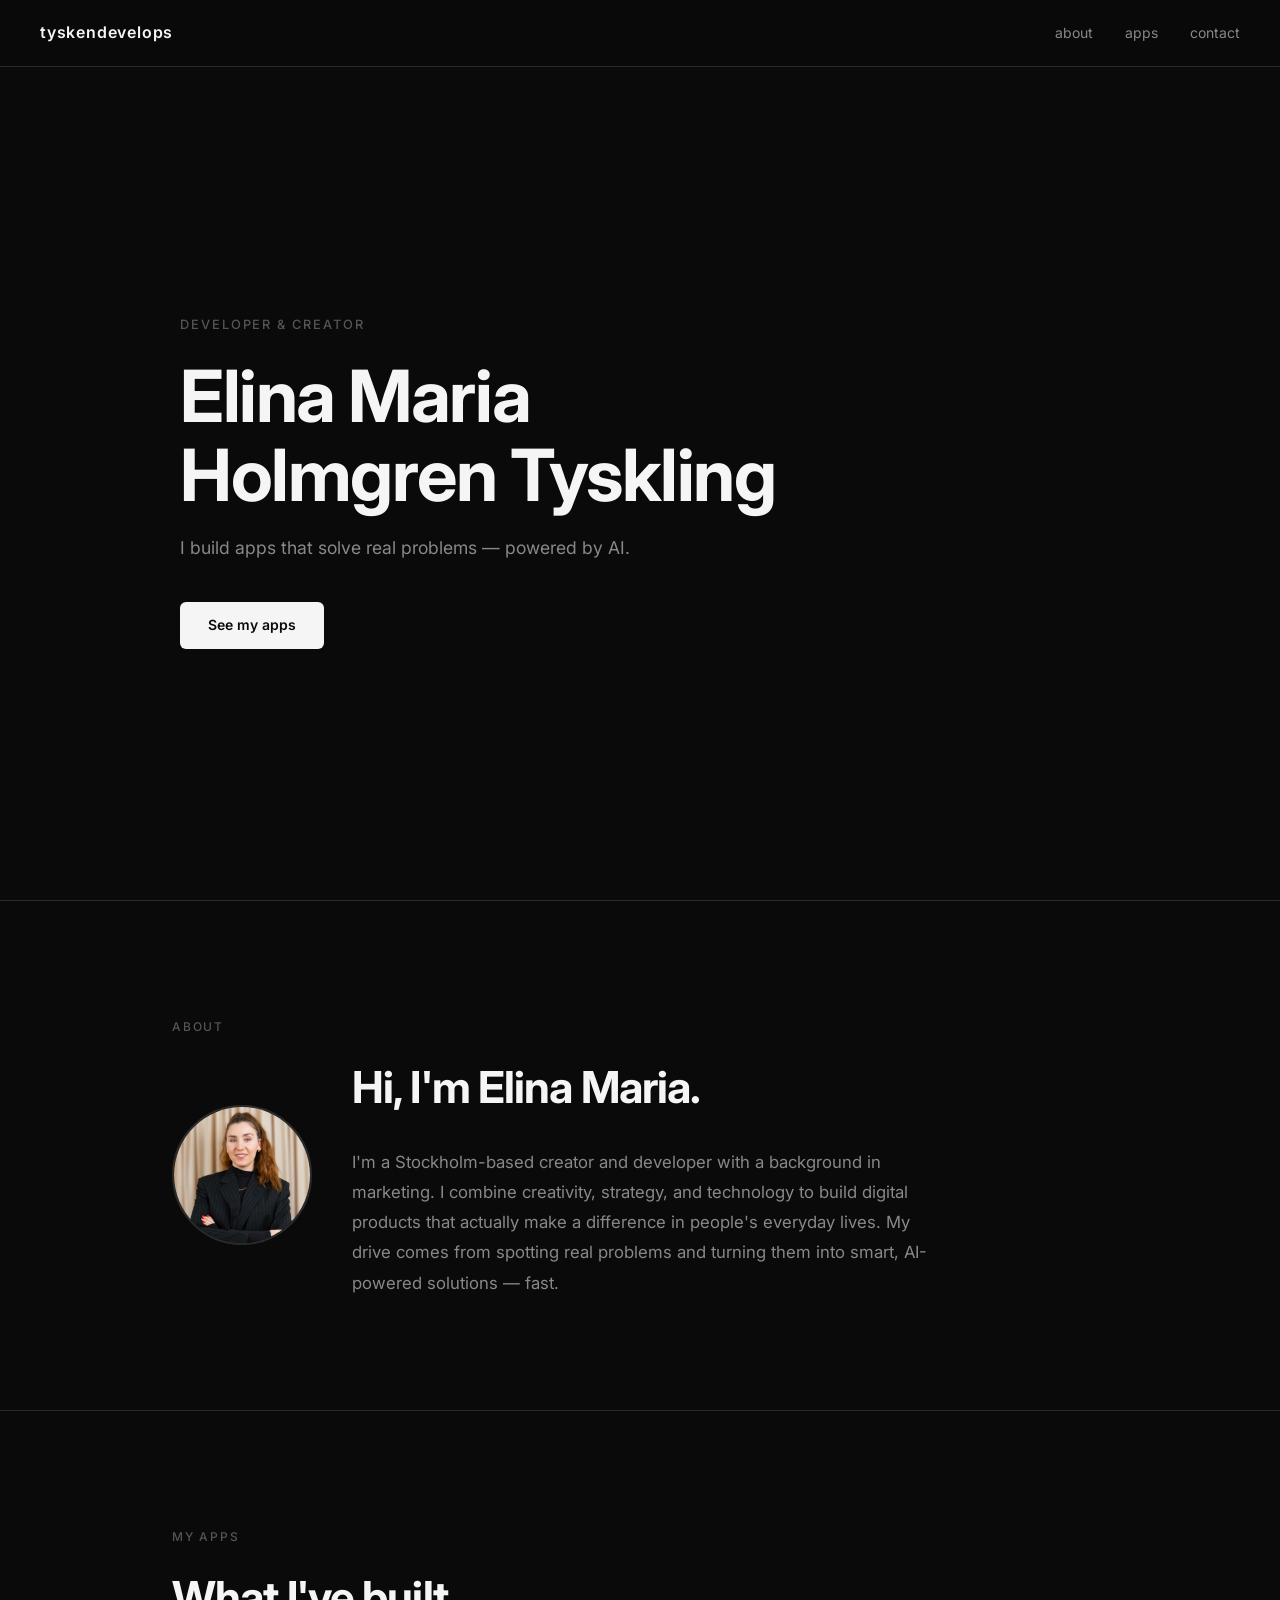
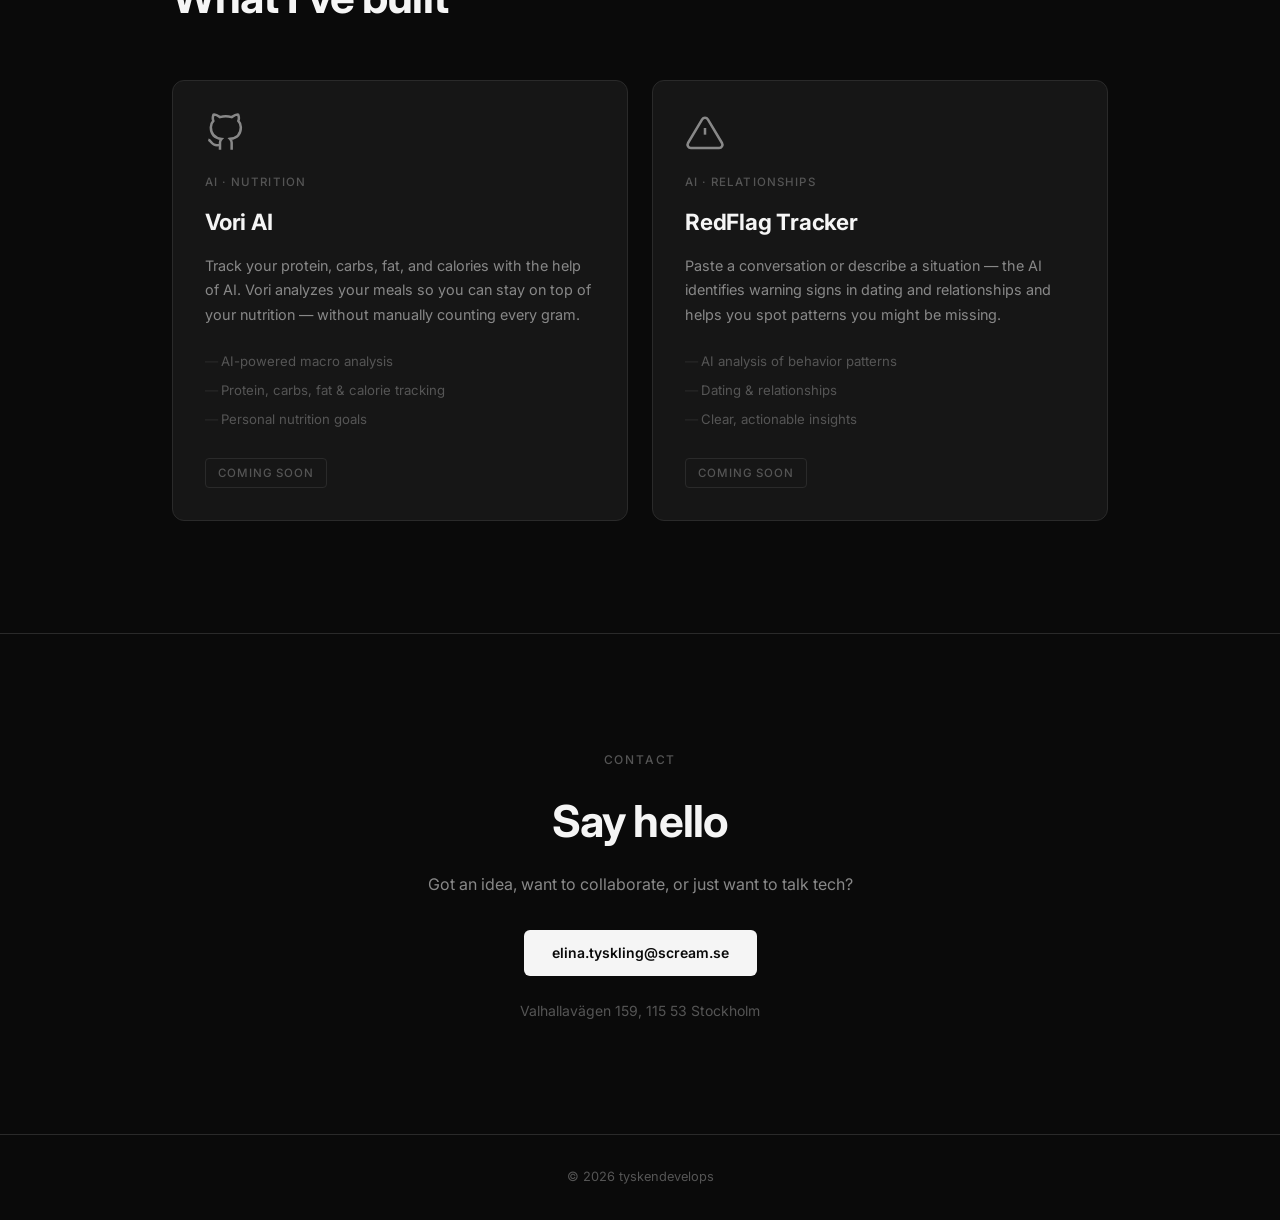
==== index.html @ 195f3638 "Add address to contact section" ====
<!DOCTYPE html>
<html lang="en">
<head>
  <meta charset="UTF-8" />
  <meta name="viewport" content="width=device-width, initial-scale=1.0" />
  <title>tyskendevelops</title>
  <link rel="stylesheet" href="styles.css" />
  <link href="https://fonts.googleapis.com/css2?family=Inter:wght@300;400;500;600;700&display=swap" rel="stylesheet" />
</head>
<body>

  <!-- NAV -->
  <nav>
    <span class="logo">tyskendevelops</span>
    <ul>
      <li><a href="#about">about</a></li>
      <li><a href="#apps">apps</a></li>
      <li><a href="#contact">contact</a></li>
    </ul>
  </nav>

  <!-- HERO -->
  <section class="hero">
    <div class="hero-content">
      <p class="hero-label">developer & creator</p>
      <h1>Elina Maria Holmgren Tyskling</h1>
      <p class="hero-sub">I build apps that solve real problems — powered by AI.</p>
      <a href="#apps" class="btn">See my apps</a>
    </div>
    <div class="hero-deco"></div>
  </section>

  <!-- ABOUT -->
  <section id="about" class="about">
    <div class="container">
      <span class="section-label">about</span>
      <div class="about-inner">
        <img src="elina.jpg" alt="Elina Tyskling" class="about-photo" />
        <div>
          <h2>Hi, I'm Elina Maria.</h2>
          <p class="about-text">
            I'm a Stockholm-based creator and developer with a background in marketing. I combine creativity, strategy, and technology to build digital products that actually make a difference in people's everyday lives. My drive comes from spotting real problems and turning them into smart, AI-powered solutions — fast.
          </p>
        </div>
      </div>
    </div>
  </section>

  <!-- APPS -->
  <section id="apps" class="apps">
    <div class="container">
      <span class="section-label">my apps</span>
      <h2>What I've built</h2>
      <div class="app-grid">

        <div class="app-card">
          <div class="app-icon">
            <svg viewBox="0 0 24 24" fill="none" stroke="currentColor" stroke-width="1.5">
              <path d="M9 19c-5 1.5-5-2.5-7-3m14 6v-3.87a3.37 3.37 0 0 0-.94-2.61c3.14-.35 6.44-1.54 6.44-7A5.44 5.44 0 0 0 20 4.77 5.07 5.07 0 0 0 19.91 1S18.73.65 16 2.48a13.38 13.38 0 0 0-7 0C6.27.65 5.09 1 5.09 1A5.07 5.07 0 0 0 5 4.77a5.44 5.44 0 0 0-1.5 3.78c0 5.42 3.3 6.61 6.44 7A3.37 3.37 0 0 0 9 18.13V22"/>
            </svg>
          </div>
          <div class="app-tag">AI · Nutrition</div>
          <h3>Vori AI</h3>
          <p>Track your protein, carbs, fat, and calories with the help of AI. Vori analyzes your meals so you can stay on top of your nutrition — without manually counting every gram.</p>
          <ul class="app-features">
            <li>AI-powered macro analysis</li>
            <li>Protein, carbs, fat & calorie tracking</li>
            <li>Personal nutrition goals</li>
          </ul>
          <span class="app-badge">Coming soon</span>
        </div>

        <div class="app-card">
          <div class="app-icon">
            <svg viewBox="0 0 24 24" fill="none" stroke="currentColor" stroke-width="1.5">
              <path d="M10.29 3.86L1.82 18a2 2 0 0 0 1.71 3h16.94a2 2 0 0 0 1.71-3L13.71 3.86a2 2 0 0 0-3.42 0z"/>
              <line x1="12" y1="9" x2="12" y2="13"/>
              <line x1="12" y1="17" x2="12.01" y2="17"/>
            </svg>
          </div>
          <div class="app-tag">AI · Relationships</div>
          <h3>RedFlag Tracker</h3>
          <p>Paste a conversation or describe a situation — the AI identifies warning signs in dating and relationships and helps you spot patterns you might be missing.</p>
          <ul class="app-features">
            <li>AI analysis of behavior patterns</li>
            <li>Dating & relationships</li>
            <li>Clear, actionable insights</li>
          </ul>
          <span class="app-badge">Coming soon</span>
        </div>

      </div>
    </div>
  </section>

  <!-- CONTACT -->
  <section id="contact" class="contact">
    <div class="container">
      <span class="section-label">contact</span>
      <h2>Say hello</h2>
      <p>Got an idea, want to collaborate, or just want to talk tech?</p>
      <a href="mailto:elina.tyskling@scream.se" class="btn">elina.tyskling@scream.se</a>
      <p class="contact-address">Valhallavägen 159, 115 53 Stockholm</p>
    </div>
  </section>

  <!-- FOOTER -->
  <footer>
    <span>© 2026 tyskendevelops</span>
  </footer>

</body>
</html>
---- styles.css ----
*, *::before, *::after {
  box-sizing: border-box;
  margin: 0;
  padding: 0;
}

:root {
  --black: #0a0a0a;
  --dark: #111111;
  --card: #161616;
  --border: #2a2a2a;
  --muted: #555555;
  --grey: #888888;
  --light: #cccccc;
  --white: #f5f5f5;
  --accent: #ffffff;
}

html {
  scroll-behavior: smooth;
}

body {
  background-color: var(--black);
  color: var(--light);
  font-family: 'Inter', sans-serif;
  font-size: 16px;
  line-height: 1.6;
}

/* NAV */
nav {
  position: fixed;
  top: 0;
  left: 0;
  right: 0;
  z-index: 100;
  display: flex;
  justify-content: space-between;
  align-items: center;
  padding: 1.25rem 2.5rem;
  background: rgba(10, 10, 10, 0.85);
  backdrop-filter: blur(12px);
  border-bottom: 1px solid var(--border);
}

.logo {
  font-size: 1rem;
  font-weight: 600;
  color: var(--white);
  letter-spacing: 0.05em;
}

nav ul {
  list-style: none;
  display: flex;
  gap: 2rem;
}

nav ul a {
  text-decoration: none;
  color: var(--grey);
  font-size: 0.875rem;
  transition: color 0.2s;
}

nav ul a:hover {
  color: var(--white);
}

/* CONTAINER */
.container {
  max-width: 1000px;
  margin: 0 auto;
  padding: 0 2rem;
}

/* HERO */
.hero {
  min-height: 100vh;
  display: flex;
  align-items: center;
  padding: 8rem 2.5rem 4rem;
  max-width: 1000px;
  margin: 0 auto;
  position: relative;
}

.hero-content {
  max-width: 600px;
}

.hero-label {
  font-size: 0.8rem;
  font-weight: 500;
  letter-spacing: 0.15em;
  text-transform: uppercase;
  color: var(--muted);
  margin-bottom: 1.25rem;
}

.hero h1 {
  font-size: clamp(2.5rem, 6vw, 4.5rem);
  font-weight: 700;
  color: var(--white);
  line-height: 1.1;
  margin-bottom: 1.25rem;
  letter-spacing: -0.02em;
}

.hero-sub {
  font-size: 1.1rem;
  color: var(--grey);
  margin-bottom: 2.5rem;
  max-width: 480px;
}

/* BUTTON */
.btn {
  display: inline-block;
  padding: 0.75rem 1.75rem;
  background: var(--white);
  color: var(--black);
  text-decoration: none;
  font-size: 0.875rem;
  font-weight: 600;
  border-radius: 6px;
  transition: background 0.2s, transform 0.15s;
}

.btn:hover {
  background: var(--light);
  transform: translateY(-1px);
}

/* SECTION LABEL */
.section-label {
  display: inline-block;
  font-size: 0.75rem;
  font-weight: 500;
  letter-spacing: 0.15em;
  text-transform: uppercase;
  color: var(--muted);
  margin-bottom: 1rem;
}

/* ABOUT */
.about {
  padding: 7rem 0;
  border-top: 1px solid var(--border);
}

.about h2 {
  font-size: clamp(1.75rem, 4vw, 2.75rem);
  font-weight: 700;
  color: var(--white);
  letter-spacing: -0.02em;
  margin-bottom: 1.5rem;
}

.about-inner {
  display: flex;
  align-items: center;
  gap: 2.5rem;
}

.about-photo {
  width: 140px;
  height: 140px;
  border-radius: 50%;
  object-fit: cover;
  object-position: center top;
  border: 2px solid var(--border);
  flex-shrink: 0;
}

.about-text {
  font-size: 1.05rem;
  color: var(--grey);
  max-width: 580px;
  line-height: 1.8;
}

@media (max-width: 480px) {
  .about-inner {
    flex-direction: column;
    align-items: flex-start;
  }
}

/* APPS */
.apps {
  padding: 7rem 0;
  border-top: 1px solid var(--border);
}

.apps h2 {
  font-size: clamp(1.75rem, 4vw, 2.75rem);
  font-weight: 700;
  color: var(--white);
  letter-spacing: -0.02em;
  margin-bottom: 3rem;
}

.app-grid {
  display: grid;
  grid-template-columns: 1fr 1fr;
  gap: 1.5rem;
}

.app-card {
  background: var(--card);
  border: 1px solid var(--border);
  border-radius: 12px;
  padding: 2rem;
  transition: border-color 0.2s, transform 0.2s;
}

.app-card:hover {
  border-color: #444444;
  transform: translateY(-2px);
}

.app-icon {
  width: 40px;
  height: 40px;
  color: var(--grey);
  margin-bottom: 1.25rem;
}

.app-icon svg {
  width: 100%;
  height: 100%;
}

.app-tag {
  font-size: 0.72rem;
  font-weight: 500;
  letter-spacing: 0.1em;
  text-transform: uppercase;
  color: var(--muted);
  margin-bottom: 0.75rem;
}

.app-card h3 {
  font-size: 1.4rem;
  font-weight: 700;
  color: var(--white);
  margin-bottom: 0.875rem;
  letter-spacing: -0.01em;
}

.app-card p {
  font-size: 0.9rem;
  color: var(--grey);
  line-height: 1.7;
  margin-bottom: 1.5rem;
}

.app-features {
  list-style: none;
  display: flex;
  flex-direction: column;
  gap: 0.5rem;
  margin-bottom: 1.75rem;
}

.app-features li {
  font-size: 0.825rem;
  color: var(--muted);
  padding-left: 1rem;
  position: relative;
}

.app-features li::before {
  content: '—';
  position: absolute;
  left: 0;
  color: var(--border);
}

.app-badge {
  display: inline-block;
  padding: 0.3rem 0.75rem;
  border: 1px solid var(--border);
  border-radius: 4px;
  font-size: 0.72rem;
  font-weight: 500;
  letter-spacing: 0.08em;
  text-transform: uppercase;
  color: var(--muted);
}

/* CONTACT */
.contact {
  padding: 7rem 0;
  border-top: 1px solid var(--border);
  text-align: center;
}

.contact h2 {
  font-size: clamp(1.75rem, 4vw, 2.75rem);
  font-weight: 700;
  color: var(--white);
  letter-spacing: -0.02em;
  margin-bottom: 1rem;
}

.contact p {
  color: var(--grey);
  margin-bottom: 2rem;
  font-size: 1rem;
}

.contact-address {
  margin-top: 1.5rem;
  margin-bottom: 0 !important;
  font-size: 0.875rem !important;
  color: var(--muted) !important;
}

/* FOOTER */
footer {
  padding: 2rem;
  text-align: center;
  border-top: 1px solid var(--border);
  font-size: 0.8rem;
  color: var(--muted);
}

/* RESPONSIVE */
@media (max-width: 680px) {
  nav {
    padding: 1rem 1.5rem;
  }

  nav ul {
    gap: 1.25rem;
  }

  .hero {
    padding: 7rem 1.5rem 4rem;
  }

  .container {
    padding: 0 1.5rem;
  }

  .app-grid {
    grid-template-columns: 1fr;
  }

  .about, .apps, .contact {
    padding: 5rem 0;
  }
}
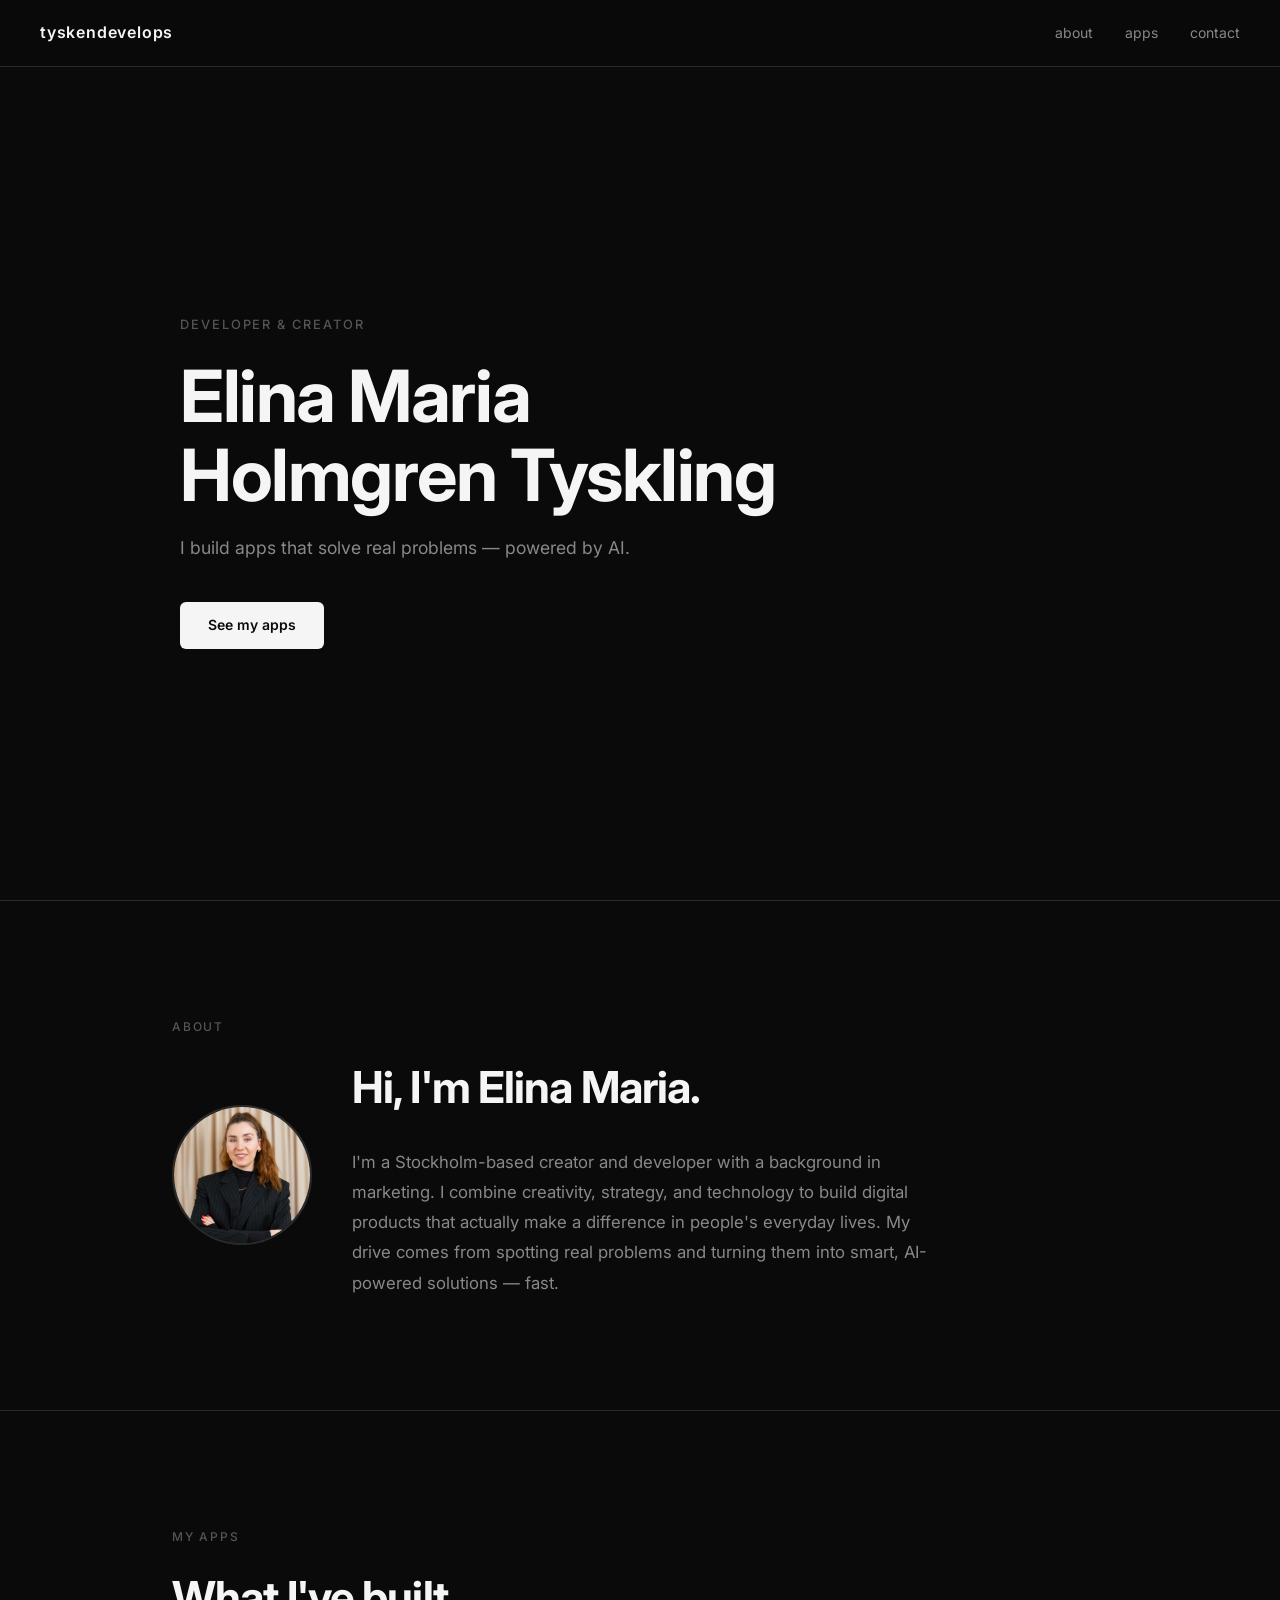
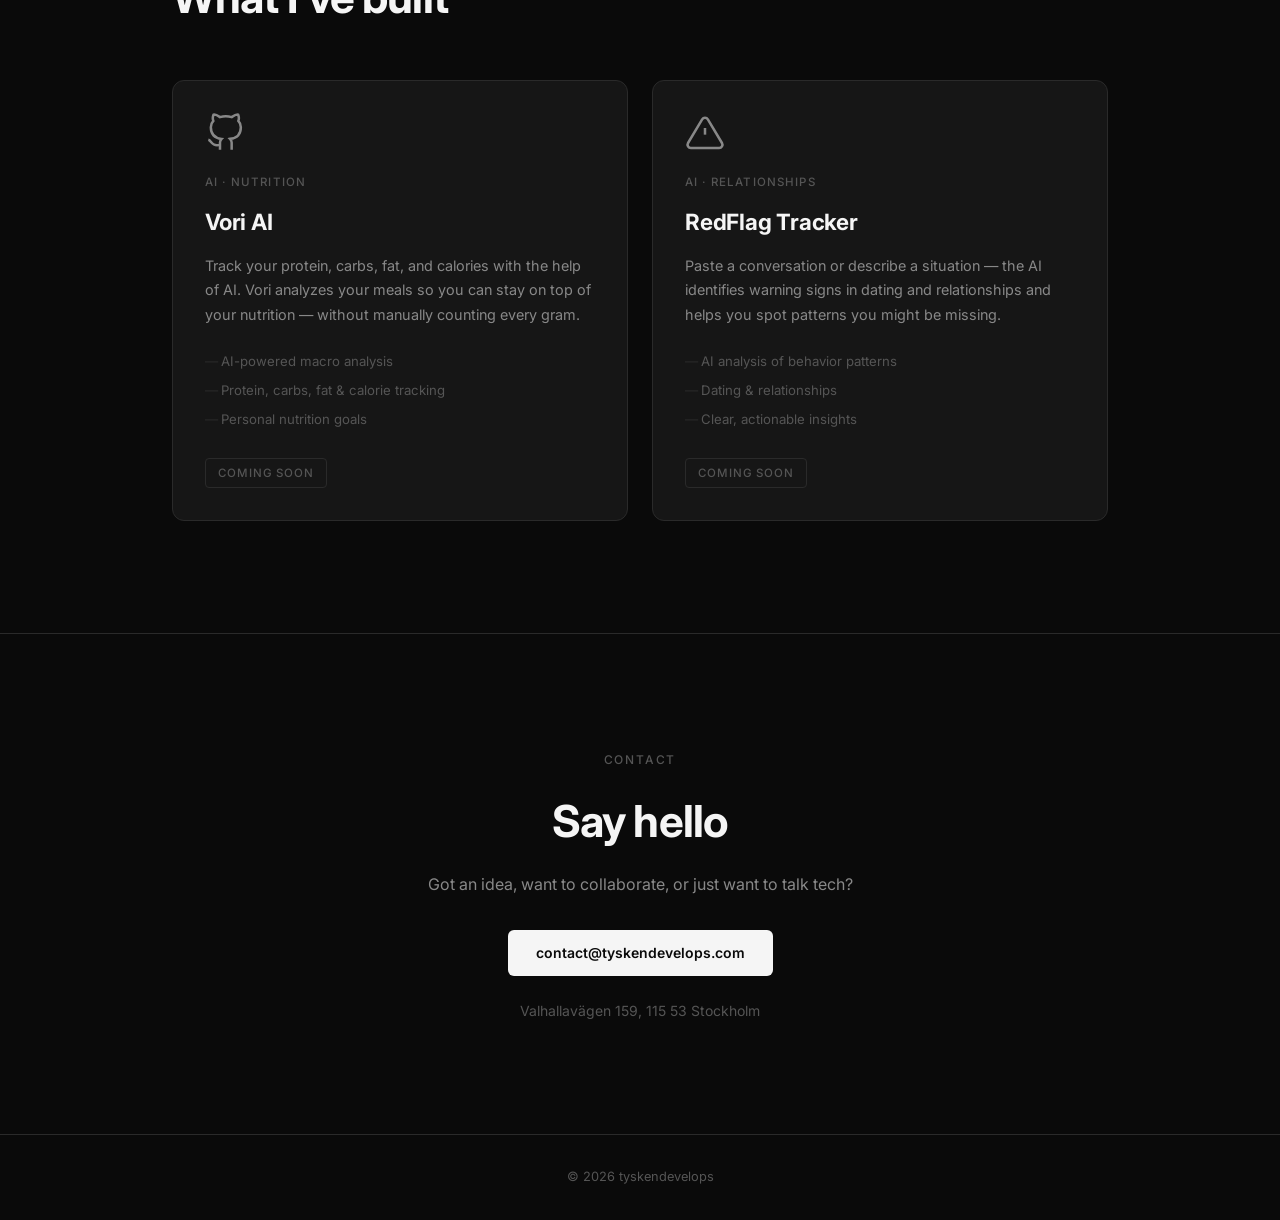
==== commit 5e59fc33: "Update contact email to contact@tyskendevelops.com" ====
--- a/index.html
+++ b/index.html
@@ -3,7 +3,14 @@
 <head>
   <meta charset="UTF-8" />
   <meta name="viewport" content="width=device-width, initial-scale=1.0" />
-  <title>tyskendevelops</title>
+  <title>tyskendevelops – Elina Maria Holmgren Tyskling</title>
+  <meta name="description" content="Developer and creator based in Stockholm. Building AI-powered apps including Vori AI for nutrition tracking and RedFlag Tracker for relationship insights." />
+  <meta name="robots" content="index, follow" />
+  <link rel="canonical" href="https://www.tyskendevelops.com/" />
+  <meta property="og:title" content="tyskendevelops – Elina Maria Holmgren Tyskling" />
+  <meta property="og:description" content="Developer and creator based in Stockholm. Building AI-powered apps." />
+  <meta property="og:type" content="website" />
+  <meta property="og:url" content="https://www.tyskendevelops.com/" />
   <link rel="stylesheet" href="styles.css" />
   <link href="https://fonts.googleapis.com/css2?family=Inter:wght@300;400;500;600;700&display=swap" rel="stylesheet" />
 </head>
@@ -99,7 +106,7 @@
       <span class="section-label">contact</span>
       <h2>Say hello</h2>
       <p>Got an idea, want to collaborate, or just want to talk tech?</p>
-      <a href="mailto:elina.tyskling@scream.se" class="btn">elina.tyskling@scream.se</a>
+      <a href="mailto:contact@tyskendevelops.com" class="btn">contact@tyskendevelops.com</a>
       <p class="contact-address">Valhallavägen 159, 115 53 Stockholm</p>
     </div>
   </section>
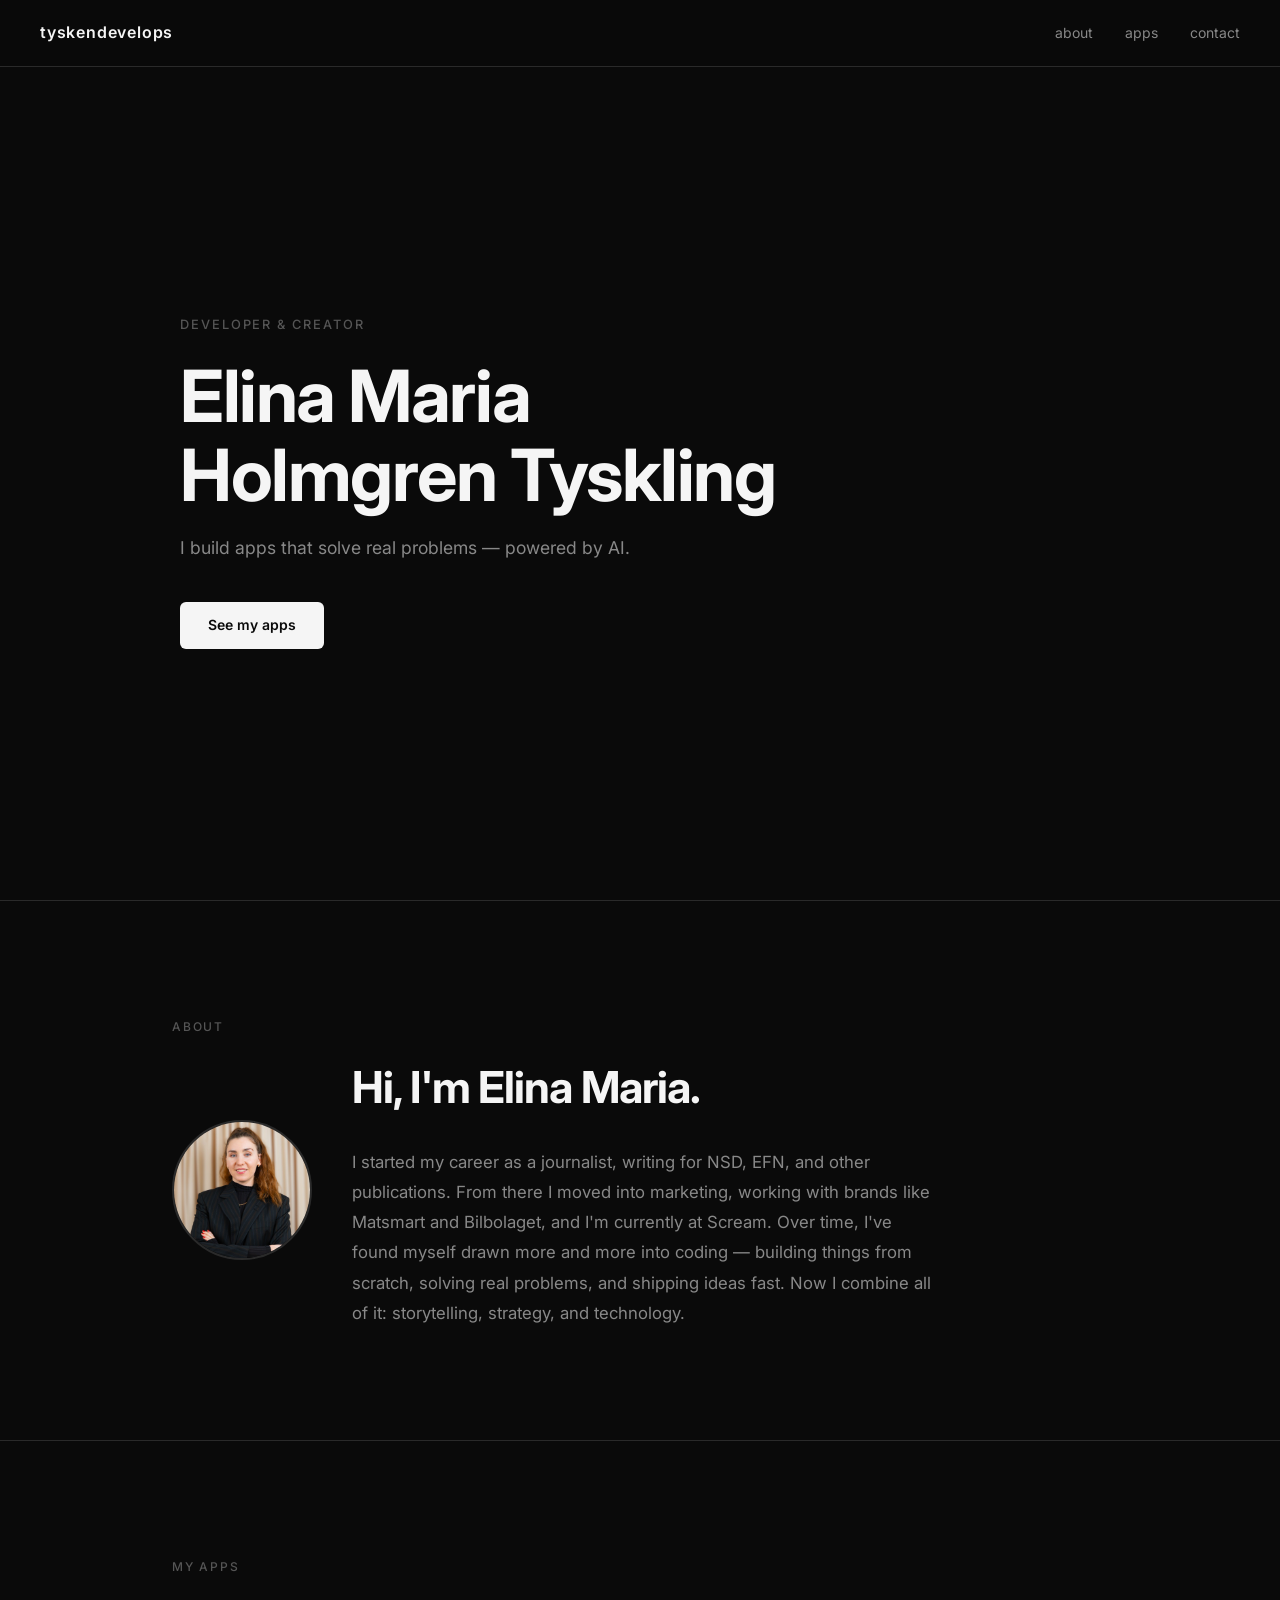
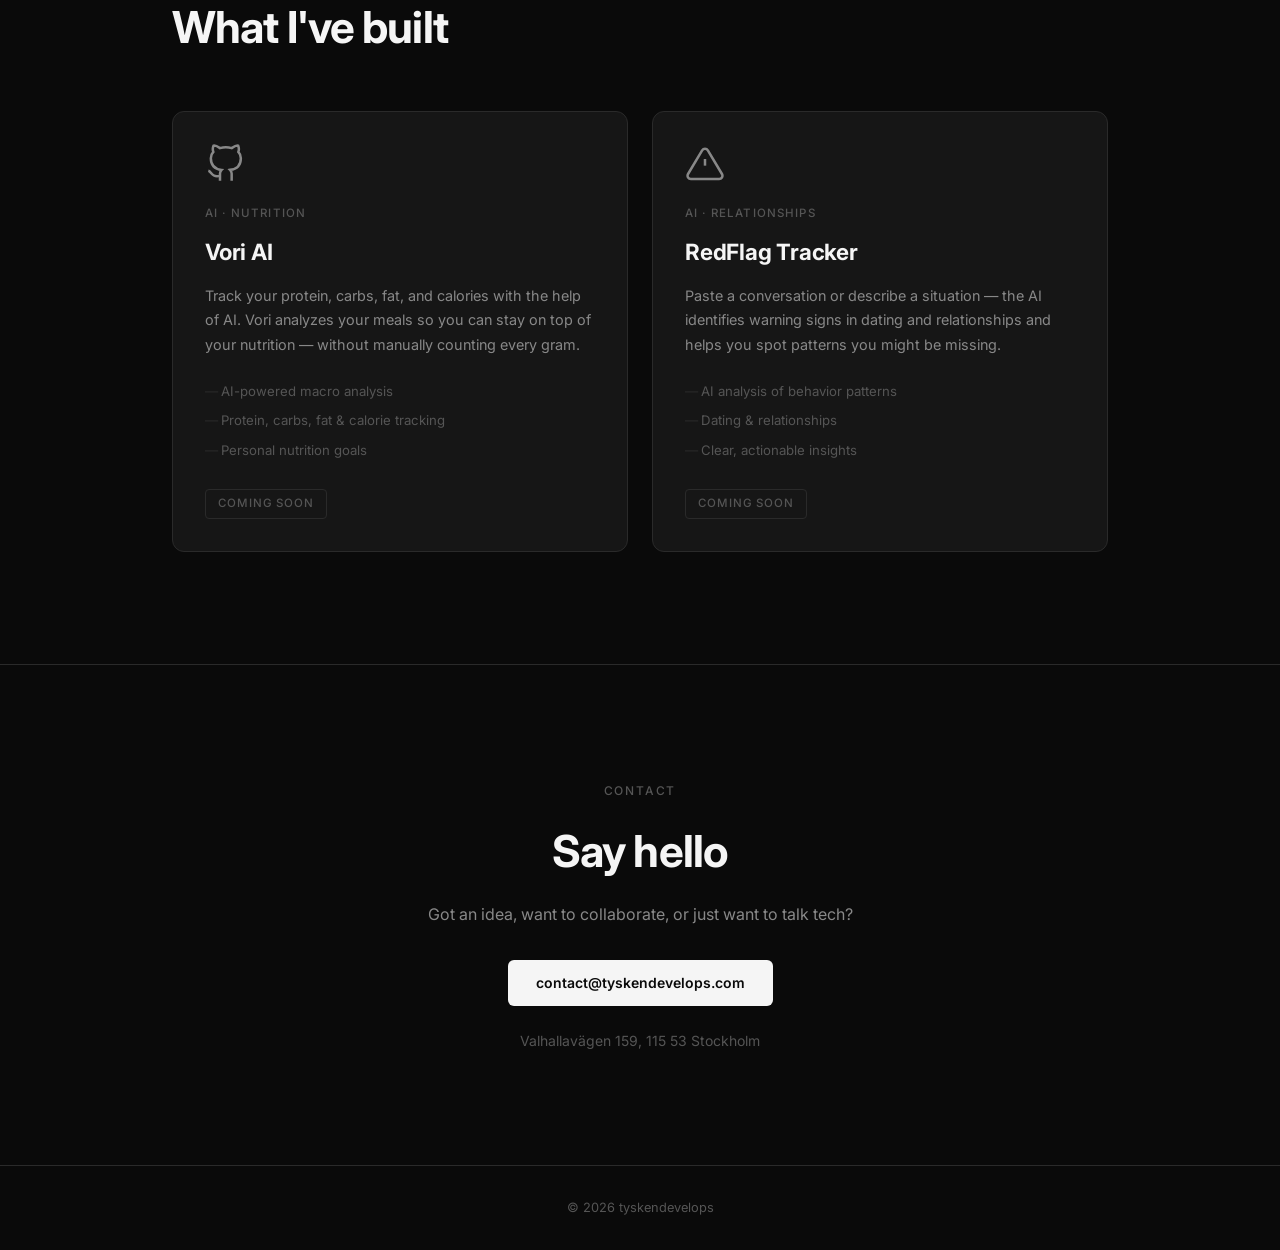
==== commit c8ee5a62: "Update about section with background in journalism and marketing" ====
--- a/index.html
+++ b/index.html
@@ -46,7 +46,7 @@
         <div>
           <h2>Hi, I'm Elina Maria.</h2>
           <p class="about-text">
-            I'm a Stockholm-based creator and developer with a background in marketing. I combine creativity, strategy, and technology to build digital products that actually make a difference in people's everyday lives. My drive comes from spotting real problems and turning them into smart, AI-powered solutions — fast.
+            I started my career as a journalist, writing for NSD, EFN, and other publications. From there I moved into marketing, working with brands like Matsmart and Bilbolaget, and I'm currently at Scream. Over time, I've found myself drawn more and more into coding — building things from scratch, solving real problems, and shipping ideas fast. Now I combine all of it: storytelling, strategy, and technology.
           </p>
         </div>
       </div>
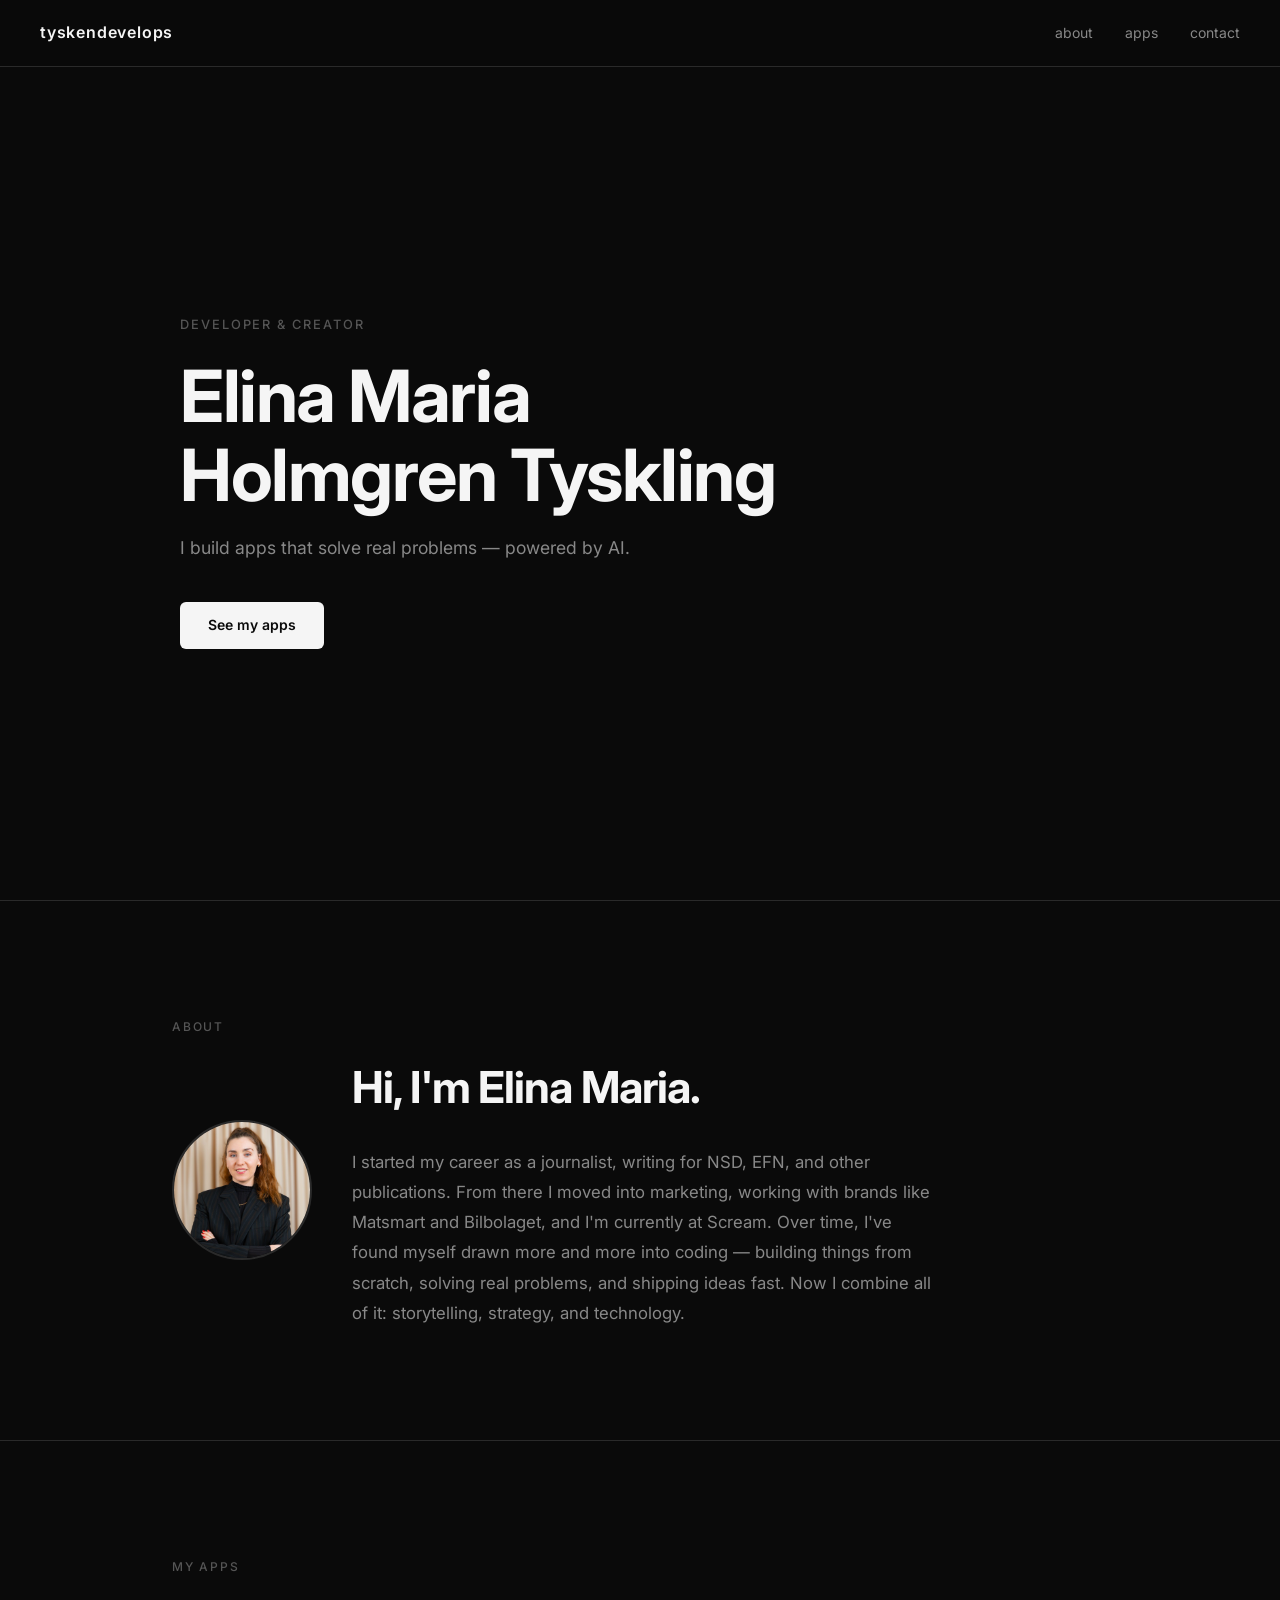
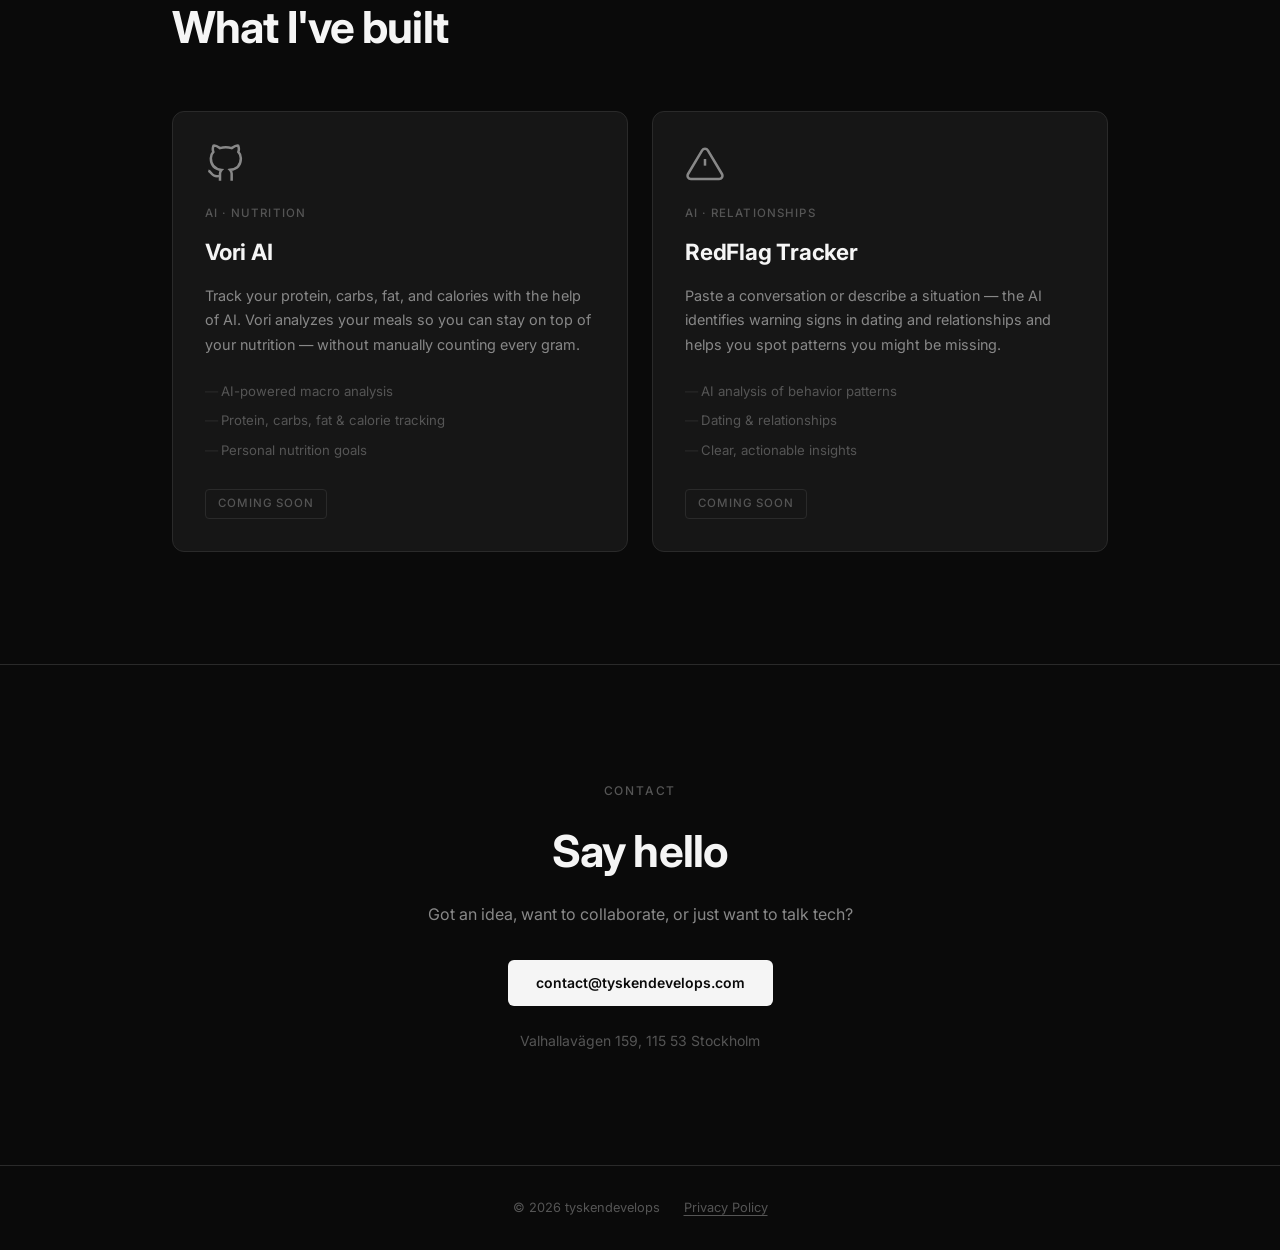
==== commit b5299468: "Add privacy policy modal, mobile hamburger menu - Privacy policy popup i footer (ingen datainsamling" ====
--- a/index.html
+++ b/index.html
@@ -19,12 +19,21 @@
   <!-- NAV -->
   <nav>
     <span class="logo">tyskendevelops</span>
-    <ul>
+    <ul class="nav-links">
       <li><a href="#about">about</a></li>
       <li><a href="#apps">apps</a></li>
       <li><a href="#contact">contact</a></li>
     </ul>
+    <button class="burger" aria-label="Open menu" onclick="toggleMenu()">
+      <span></span><span></span><span></span>
+    </button>
   </nav>
+
+  <div class="mobile-menu" id="mobileMenu">
+    <a href="#about" onclick="toggleMenu()">about</a>
+    <a href="#apps" onclick="toggleMenu()">apps</a>
+    <a href="#contact" onclick="toggleMenu()">contact</a>
+  </div>
 
   <!-- HERO -->
   <section class="hero">
@@ -114,7 +123,43 @@
   <!-- FOOTER -->
   <footer>
     <span>© 2026 tyskendevelops</span>
+    <button class="privacy-link" onclick="openPrivacy()">Privacy Policy</button>
   </footer>
 
+  <!-- PRIVACY POLICY MODAL -->
+  <div class="modal-overlay" id="privacyModal" onclick="closePrivacy(event)">
+    <div class="modal">
+      <button class="modal-close" onclick="closePrivacy()">&times;</button>
+      <h2>Privacy Policy</h2>
+      <p class="modal-date">Last updated: April 29, 2026</p>
+
+      <h3>Overview</h3>
+      <p>Tyskendevelops, developed and operated by Elina Maria Holmgren Tyskling, is committed to protecting your privacy. This policy applies to all apps published under the Tyskendevelops name, including Vori AI and RedFlag Tracker.</p>
+
+      <h3>Data we do not collect</h3>
+      <p>Our apps do not collect, store, or share any personal data. Specifically, we do not collect:</p>
+      <ul>
+        <li>Name, email address, or contact information</li>
+        <li>Location data</li>
+        <li>Device identifiers or advertising IDs</li>
+        <li>Usage analytics or behavioral data</li>
+        <li>Any data entered into the app</li>
+      </ul>
+
+      <h3>AI processing</h3>
+      <p>Some features in our apps use AI to analyze input you provide (such as meal descriptions or text). This input is sent to a third-party AI provider solely to generate a response and is not stored or used for any other purpose.</p>
+
+      <h3>Third-party services</h3>
+      <p>We do not use third-party advertising, analytics, or tracking services.</p>
+
+      <h3>Children's privacy</h3>
+      <p>Our apps are not directed at children under 13. We do not knowingly collect any data from children.</p>
+
+      <h3>Contact</h3>
+      <p>Questions about this policy? Contact us at <a href="mailto:contact@tyskendevelops.com">contact@tyskendevelops.com</a></p>
+    </div>
+  </div>
+
+  <script src="script.js"></script>
 </body>
 </html>
--- a/styles.css
+++ b/styles.css
@@ -328,14 +328,183 @@
   color: var(--muted);
 }
 
+/* BURGER */
+.burger {
+  display: none;
+  flex-direction: column;
+  justify-content: center;
+  gap: 5px;
+  background: none;
+  border: none;
+  cursor: pointer;
+  padding: 4px;
+}
+
+.burger span {
+  display: block;
+  width: 22px;
+  height: 1.5px;
+  background: var(--white);
+  transition: 0.2s;
+}
+
+/* MOBILE MENU */
+.mobile-menu {
+  display: none;
+  position: fixed;
+  top: 57px;
+  left: 0;
+  right: 0;
+  z-index: 99;
+  background: var(--dark);
+  border-bottom: 1px solid var(--border);
+  flex-direction: column;
+}
+
+.mobile-menu.open {
+  display: flex;
+}
+
+.mobile-menu a {
+  padding: 1rem 1.5rem;
+  font-size: 0.95rem;
+  color: var(--grey);
+  text-decoration: none;
+  border-bottom: 1px solid var(--border);
+  transition: color 0.2s;
+}
+
+.mobile-menu a:last-child {
+  border-bottom: none;
+}
+
+.mobile-menu a:hover {
+  color: var(--white);
+}
+
+/* PRIVACY MODAL */
+.modal-overlay {
+  display: none;
+  position: fixed;
+  inset: 0;
+  z-index: 200;
+  background: rgba(0, 0, 0, 0.75);
+  backdrop-filter: blur(4px);
+  align-items: center;
+  justify-content: center;
+  padding: 1.5rem;
+}
+
+.modal-overlay.open {
+  display: flex;
+}
+
+.modal {
+  background: var(--dark);
+  border: 1px solid var(--border);
+  border-radius: 12px;
+  padding: 2.5rem;
+  max-width: 600px;
+  width: 100%;
+  max-height: 85vh;
+  overflow-y: auto;
+  position: relative;
+}
+
+.modal h2 {
+  font-size: 1.5rem;
+  font-weight: 700;
+  color: var(--white);
+  margin-bottom: 0.25rem;
+}
+
+.modal-date {
+  font-size: 0.8rem;
+  color: var(--muted);
+  margin-bottom: 2rem;
+}
+
+.modal h3 {
+  font-size: 0.875rem;
+  font-weight: 600;
+  color: var(--light);
+  text-transform: uppercase;
+  letter-spacing: 0.05em;
+  margin-top: 1.75rem;
+  margin-bottom: 0.5rem;
+}
+
+.modal p, .modal li {
+  font-size: 0.9rem;
+  color: var(--grey);
+  line-height: 1.75;
+}
+
+.modal ul {
+  padding-left: 1.25rem;
+  display: flex;
+  flex-direction: column;
+  gap: 0.25rem;
+}
+
+.modal a {
+  color: var(--light);
+  text-underline-offset: 3px;
+}
+
+.modal-close {
+  position: absolute;
+  top: 1.25rem;
+  right: 1.25rem;
+  background: none;
+  border: none;
+  color: var(--muted);
+  font-size: 1.5rem;
+  cursor: pointer;
+  line-height: 1;
+  transition: color 0.2s;
+}
+
+.modal-close:hover {
+  color: var(--white);
+}
+
+/* FOOTER PRIVACY LINK */
+footer {
+  display: flex;
+  justify-content: center;
+  align-items: center;
+  gap: 1.5rem;
+}
+
+.privacy-link {
+  background: none;
+  border: none;
+  color: var(--muted);
+  font-size: 0.8rem;
+  cursor: pointer;
+  text-decoration: underline;
+  text-underline-offset: 3px;
+  font-family: inherit;
+  transition: color 0.2s;
+}
+
+.privacy-link:hover {
+  color: var(--light);
+}
+
 /* RESPONSIVE */
 @media (max-width: 680px) {
   nav {
     padding: 1rem 1.5rem;
   }
 
-  nav ul {
-    gap: 1.25rem;
+  .nav-links {
+    display: none;
+  }
+
+  .burger {
+    display: flex;
   }
 
   .hero {
